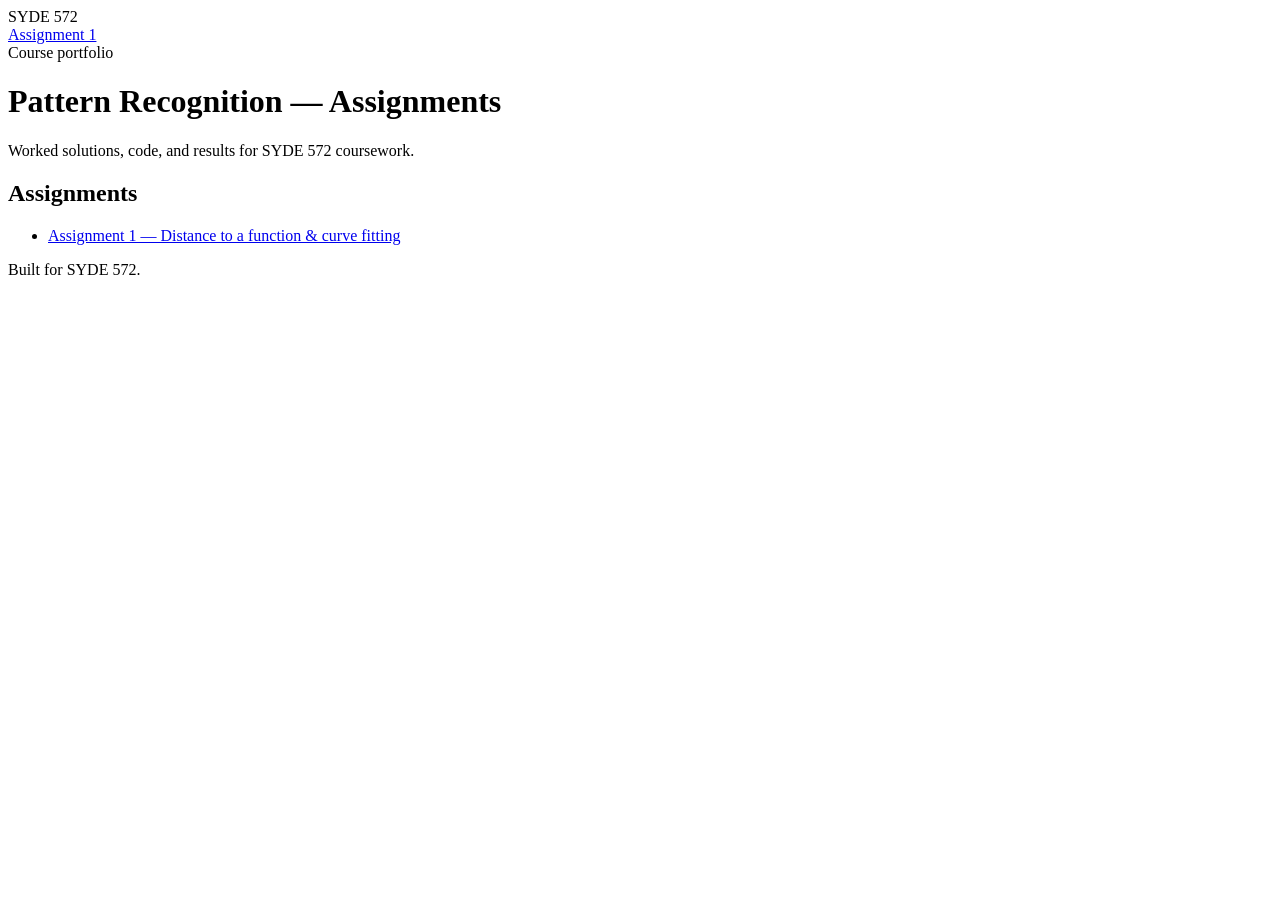
==== index.html @ 98ae5034 "Add assignment 1" ====
<!DOCTYPE html>
<html lang="en">
<head>
<meta charset="UTF-8">
<meta name="viewport" content="width=device-width, initial-scale=1">
<title>SYDE 572 Portfolio</title>
<link rel="stylesheet" href="./style.css">
</head>
<body>
  <div class="topbar">
    <div class="topbar-inner">
      <span class="brand">SYDE 572</span>
      <nav><a href="./1/index.html">Assignment 1</a></nav>
    </div>
  </div>

  <div class="wrap">
    <div class="hero">
      <div class="kicker">Course portfolio</div>
      <h1>Pattern Recognition — Assignments</h1>
      <p class="lede">Worked solutions, code, and results for SYDE 572 coursework.</p>
    </div>

    <h2>Assignments</h2>
    <ul>
      <li><a href="./1/index.html">Assignment 1 — Distance to a function &amp; curve fitting</a></li>
    </ul>
  </div>

  <footer>Built for SYDE 572.</footer>
</body>
</html>
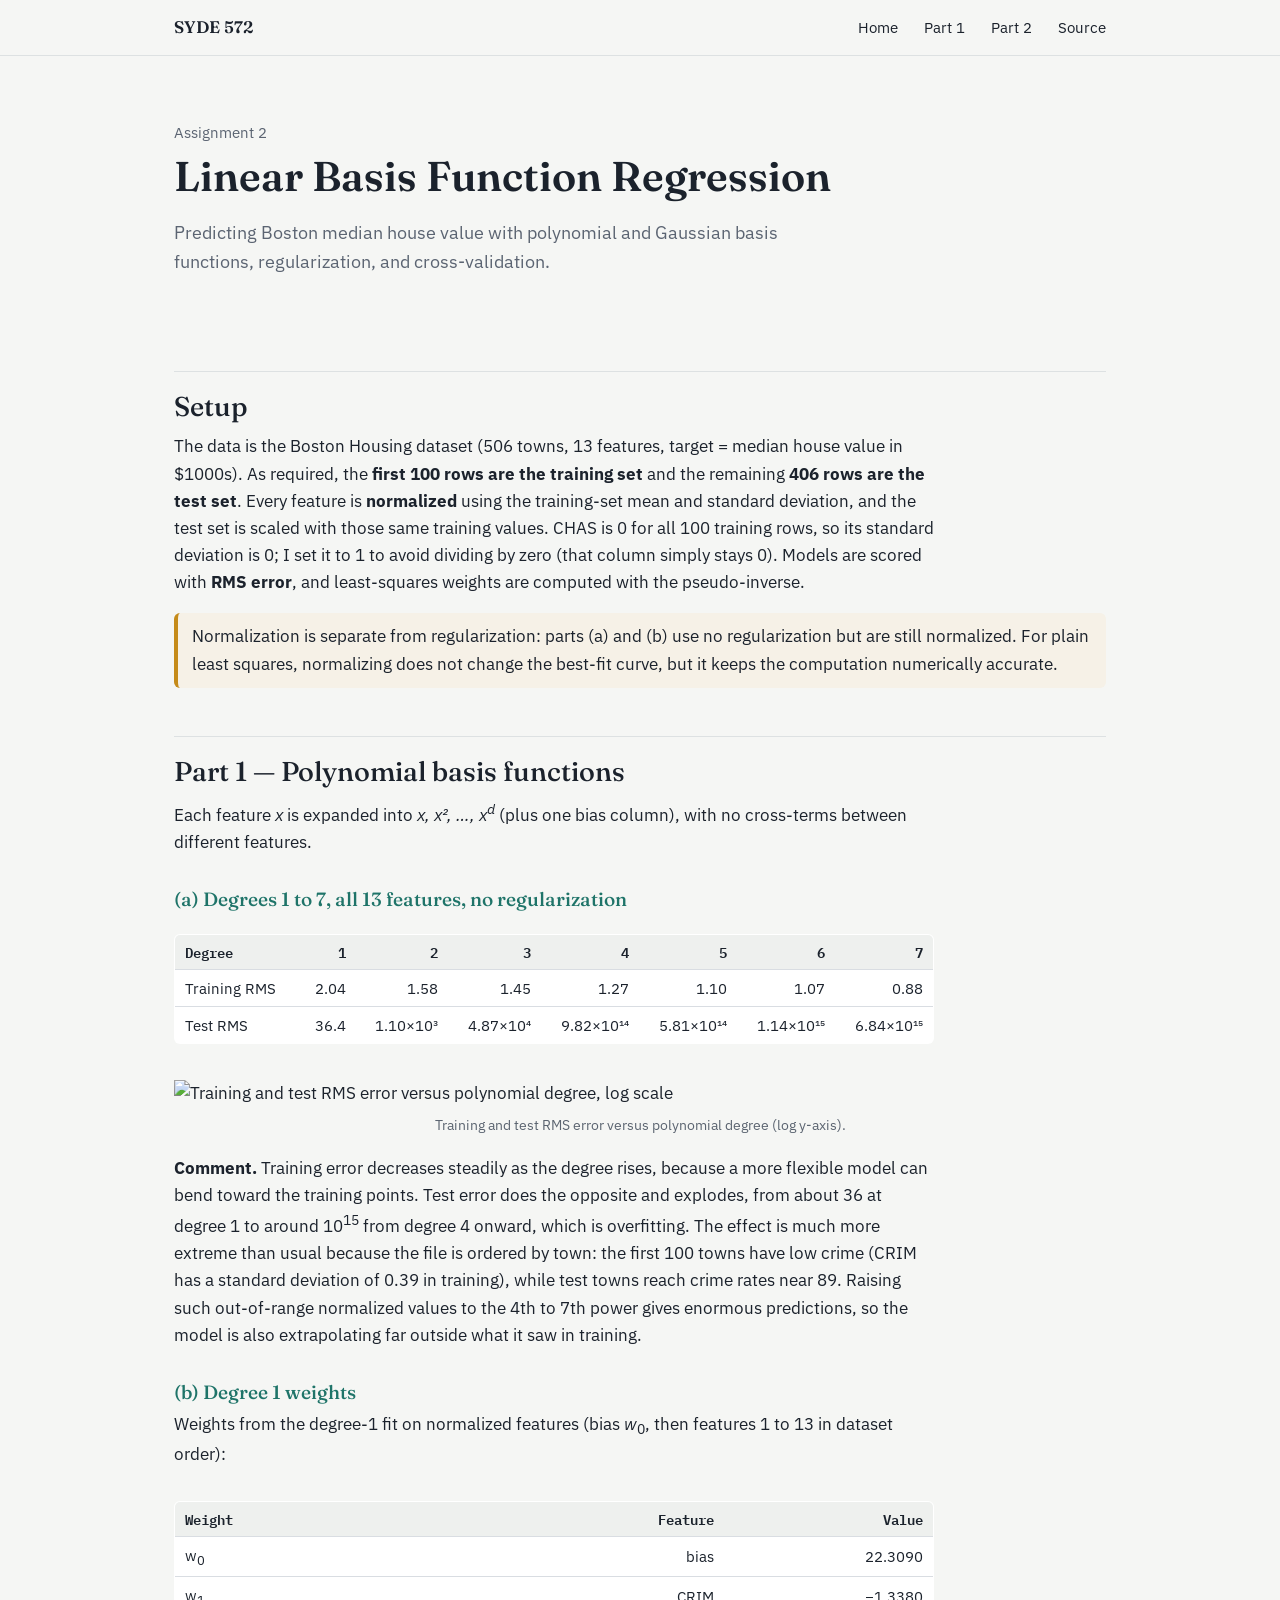
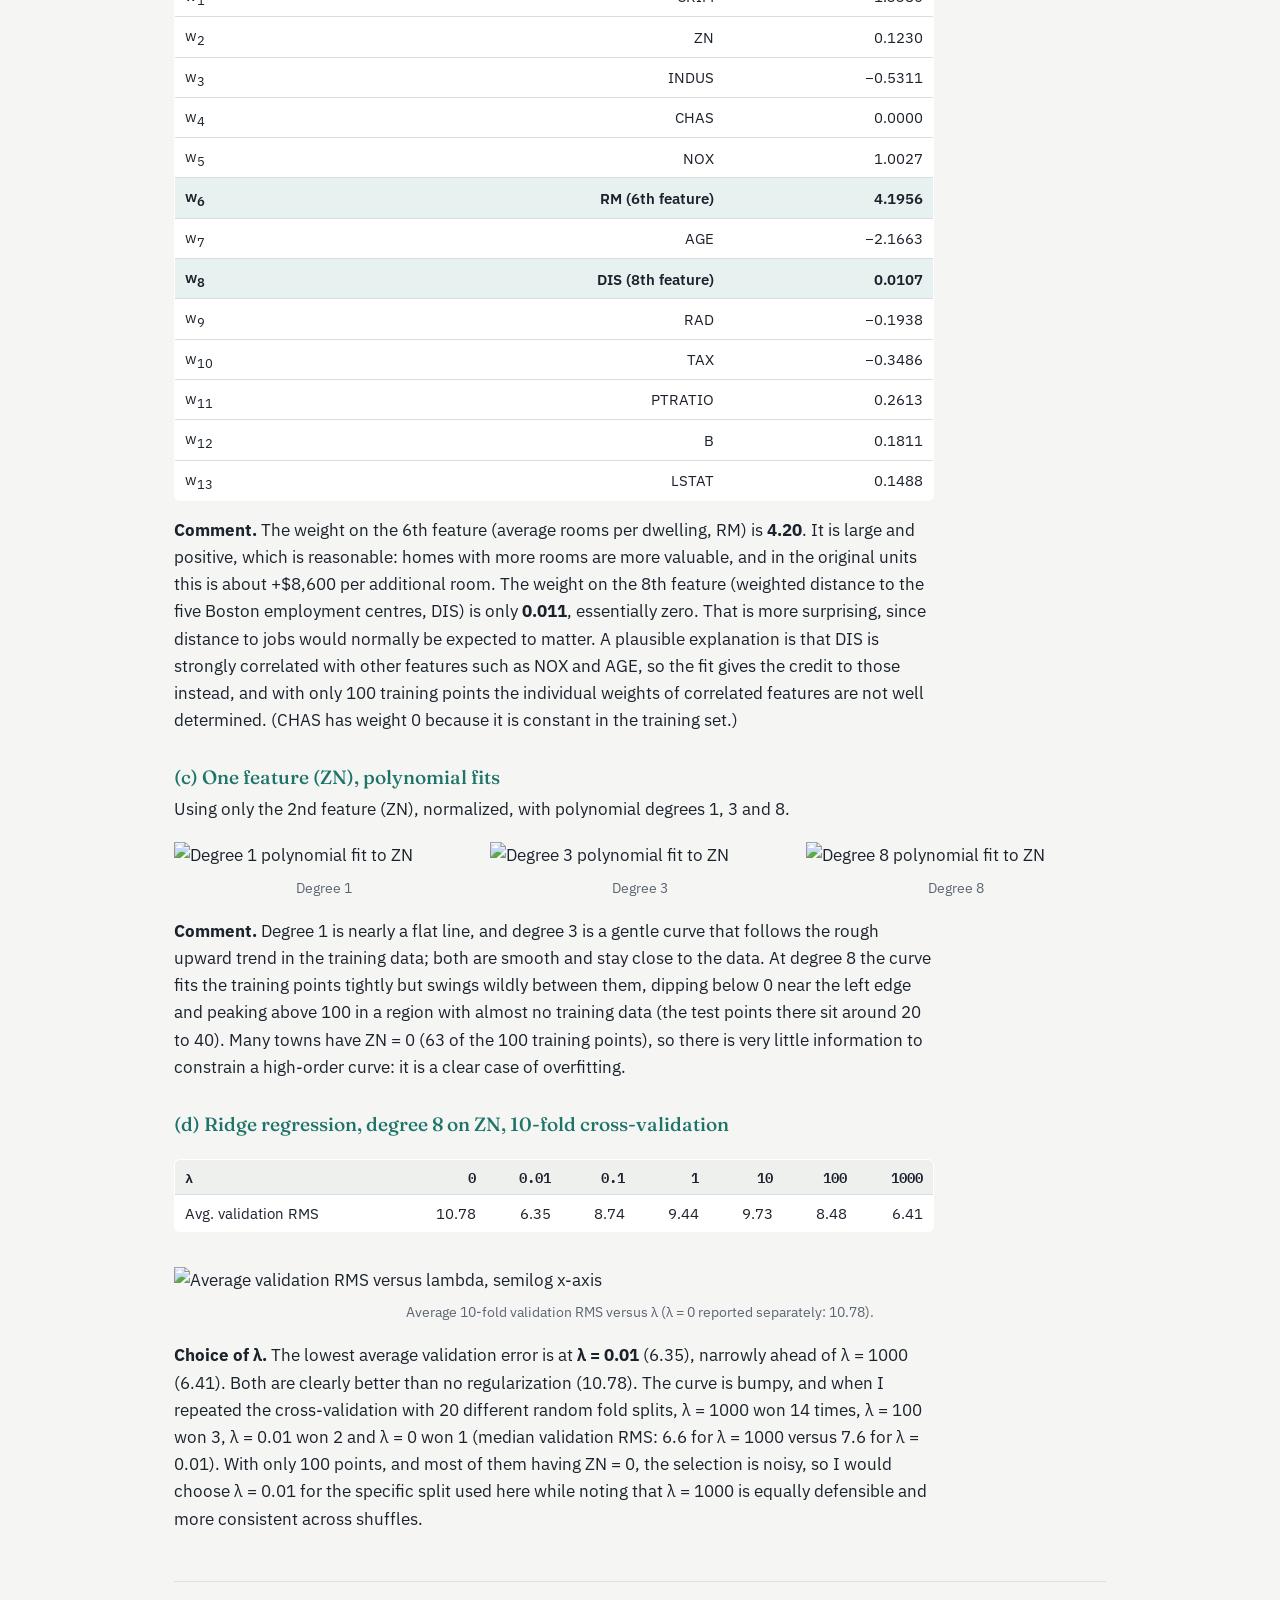
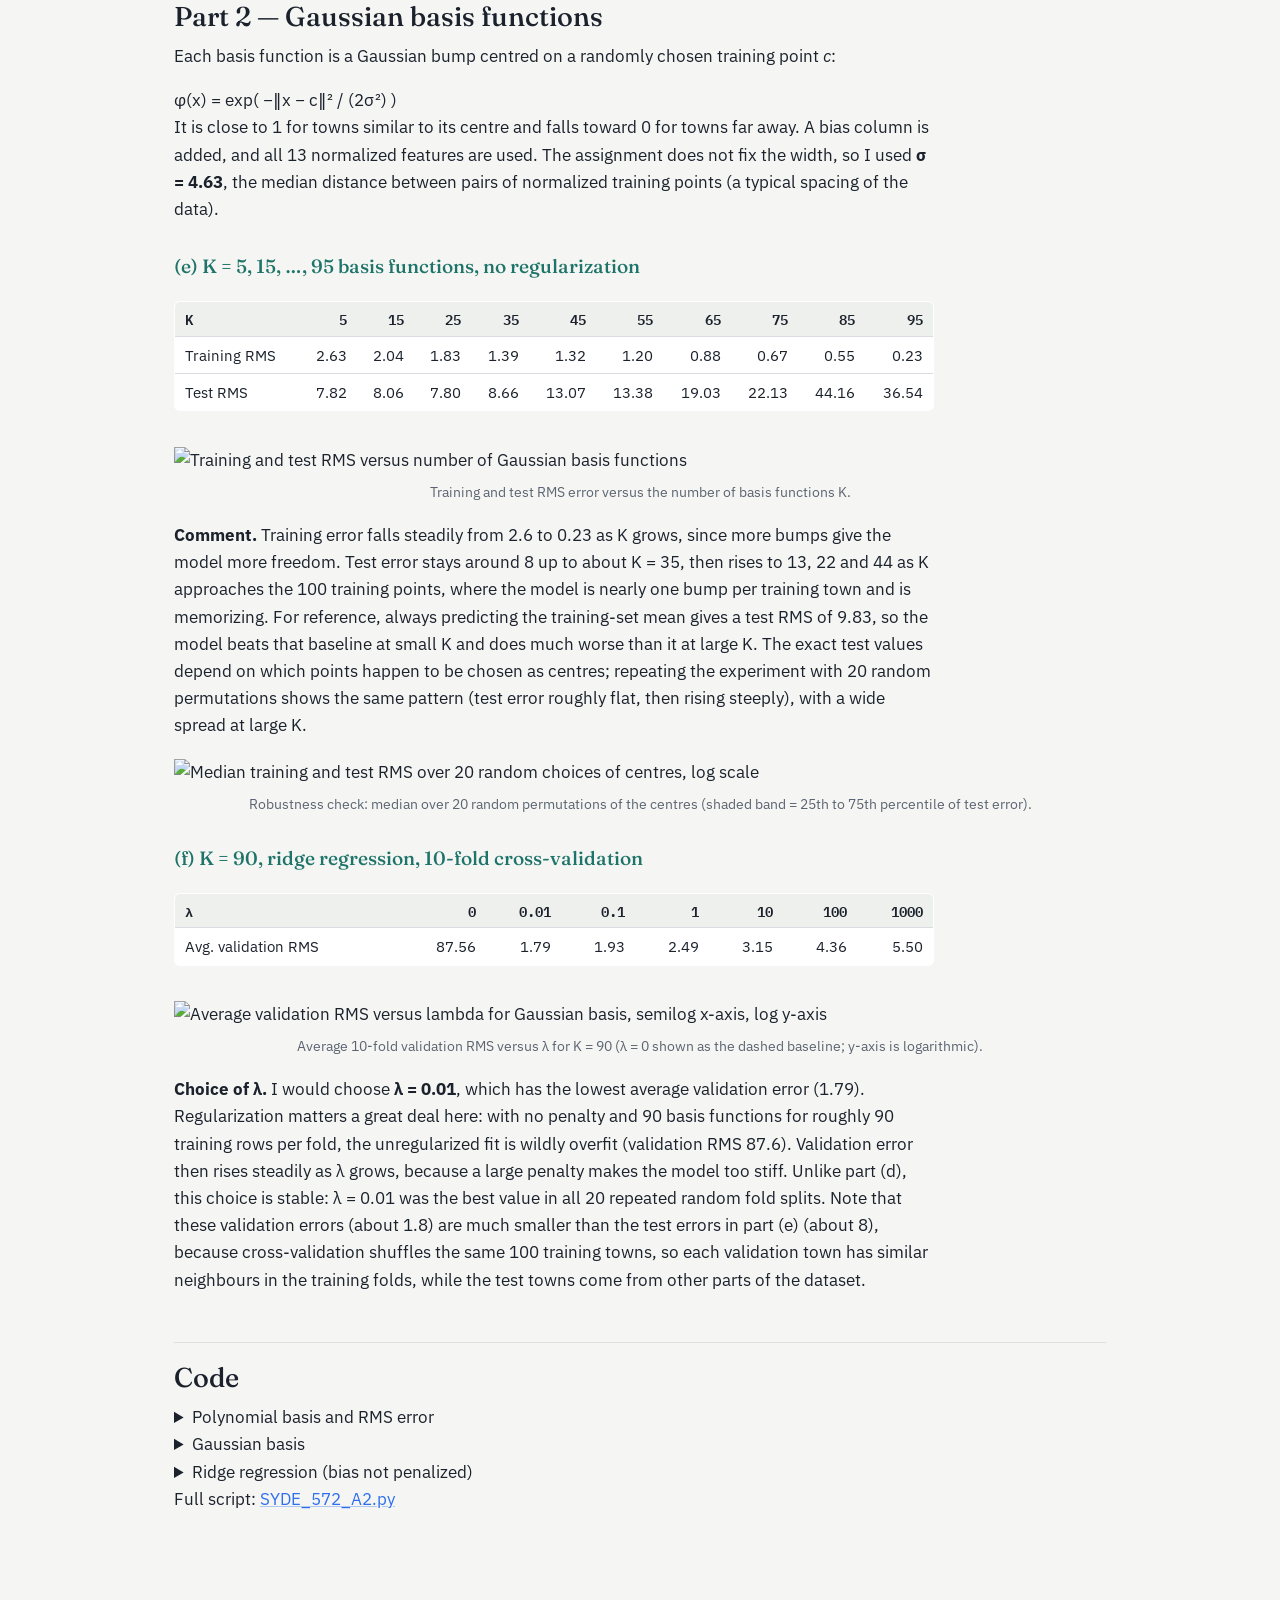
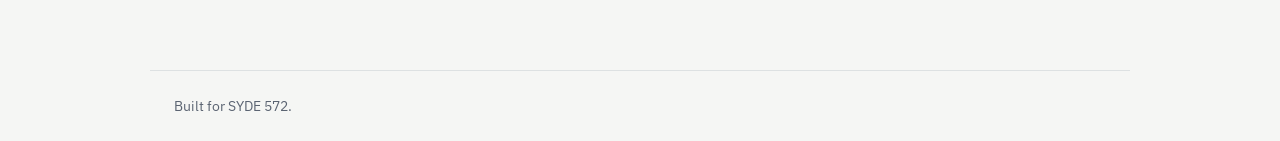
==== commit ce77d695: "assignment 2" ====
--- a/index.html
+++ b/index.html
@@ -3,28 +3,262 @@
 <head>
 <meta charset="UTF-8">
 <meta name="viewport" content="width=device-width, initial-scale=1">
-<title>SYDE 572 Portfolio</title>
-<link rel="stylesheet" href="./style.css">
+<title>Assignment 2 — SYDE 572</title>
+<link rel="stylesheet" href="../style.css">
+<style>
+  /* Small additions for this page only. Safe to delete any block your
+     main style.css already covers. */
+  .a2-grid { display: grid; grid-template-columns: repeat(3, 1fr); gap: 16px; margin: 1.2rem 0; }
+  .a2-grid figure { margin: 0; }
+  .a2-grid img { width: 100%; height: auto; }
+  @media (max-width: 720px) { .a2-grid { grid-template-columns: 1fr; } }
+  .a2-fig { margin: 1.2rem 0; }
+  .a2-fig img { max-width: 100%; height: auto; display: block; margin: 0 auto; }
+  .a2-fig figcaption, .a2-grid figcaption { font-size: 0.9rem; color: #5b6470; margin-top: 6px; text-align: center; }
+  table.a2-table { border-collapse: collapse; margin: 1rem 0; width: 100%; font-variant-numeric: tabular-nums; }
+  table.a2-table th, table.a2-table td { padding: 6px 10px; border-bottom: 1px solid #d9dde2; text-align: right; }
+  table.a2-table th:first-child, table.a2-table td:first-child { text-align: left; }
+  table.a2-table tr.hl td { font-weight: 600; background: rgba(15, 118, 110, 0.10); }
+  .a2-note { background: #f6f1e7; border-left: 4px solid #c58b1a; padding: 10px 14px; margin: 1rem 0; border-radius: 6px; }
+  .a2-table-wrap { overflow-x: auto; }
+  details.a2-code pre { overflow-x: auto; }
+</style>
 </head>
 <body>
   <div class="topbar">
     <div class="topbar-inner">
       <span class="brand">SYDE 572</span>
-      <nav><a href="./1/index.html">Assignment 1</a></nav>
+      <nav>
+        <a href="../index.html">Home</a>
+        <a href="#part1">Part 1</a>
+        <a href="#part2">Part 2</a>
+        <a href="#source">Source</a>
+      </nav>
     </div>
   </div>
 
   <div class="wrap">
     <div class="hero">
-      <div class="kicker">Course portfolio</div>
-      <h1>Pattern Recognition — Assignments</h1>
-      <p class="lede">Worked solutions, code, and results for SYDE 572 coursework.</p>
-    </div>
-
-    <h2>Assignments</h2>
-    <ul>
-      <li><a href="./1/index.html">Assignment 1 — Distance to a function &amp; curve fitting</a></li>
-    </ul>
+      <div class="kicker">Assignment 2</div>
+      <h1>Linear Basis Function Regression</h1>
+      <p class="lede">Predicting Boston median house value with polynomial and Gaussian basis functions, regularization, and cross-validation.</p>
+    </div>
+
+    <h2>Setup</h2>
+    <p>
+      The data is the Boston Housing dataset (506 towns, 13 features, target = median house value in $1000s).
+      As required, the <strong>first 100 rows are the training set</strong> and the remaining <strong>406 rows are the test set</strong>.
+      Every feature is <strong>normalized</strong> using the training-set mean and standard deviation, and the test set is scaled with
+      those same training values. CHAS is 0 for all 100 training rows, so its standard deviation is 0; I set it to 1 to avoid dividing
+      by zero (that column simply stays 0). Models are scored with <strong>RMS error</strong>, and least-squares weights are computed
+      with the pseudo-inverse.
+    </p>
+    <div class="a2-note">
+      Normalization is separate from regularization: parts (a) and (b) use no regularization but are still normalized.
+      For plain least squares, normalizing does not change the best-fit curve, but it keeps the computation numerically accurate.
+    </div>
+
+    <!-- ===================================================== PART 1 -->
+    <h2 id="part1">Part 1 — Polynomial basis functions</h2>
+    <p>
+      Each feature <var>x</var> is expanded into <var>x, x², …, x<sup>d</sup></var> (plus one bias column), with no cross-terms between different features.
+    </p>
+
+    <h3>(a) Degrees 1 to 7, all 13 features, no regularization</h3>
+    <div class="a2-table-wrap">
+    <table class="a2-table">
+      <thead>
+        <tr><th>Degree</th><th>1</th><th>2</th><th>3</th><th>4</th><th>5</th><th>6</th><th>7</th></tr>
+      </thead>
+      <tbody>
+        <tr><td>Training RMS</td><td>2.04</td><td>1.58</td><td>1.45</td><td>1.27</td><td>1.10</td><td>1.07</td><td>0.88</td></tr>
+        <tr><td>Test RMS</td><td>36.4</td><td>1.10×10³</td><td>4.87×10⁴</td><td>9.82×10¹⁴</td><td>5.81×10¹⁴</td><td>1.14×10¹⁵</td><td>6.84×10¹⁵</td></tr>
+      </tbody>
+    </table>
+    </div>
+    <figure class="a2-fig">
+      <img src="media/1a.png" alt="Training and test RMS error versus polynomial degree, log scale">
+      <figcaption>Training and test RMS error versus polynomial degree (log y-axis).</figcaption>
+    </figure>
+    <p>
+      <strong>Comment.</strong> Training error decreases steadily as the degree rises, because a more flexible model can bend toward the training points.
+      Test error does the opposite and explodes, from about 36 at degree 1 to around 10<sup>15</sup> from degree 4 onward, which is overfitting.
+      The effect is much more extreme than usual because the file is ordered by town: the first 100 towns have low crime (CRIM has a standard
+      deviation of 0.39 in training), while test towns reach crime rates near 89. Raising such out-of-range normalized values to the 4th to 7th power
+      gives enormous predictions, so the model is also extrapolating far outside what it saw in training.
+    </p>
+
+    <h3>(b) Degree 1 weights</h3>
+    <p>
+      Weights from the degree-1 fit on normalized features (bias <var>w</var><sub>0</sub>, then features 1 to 13 in dataset order):
+    </p>
+    <div class="a2-table-wrap">
+    <table class="a2-table">
+      <thead><tr><th>Weight</th><th>Feature</th><th>Value</th></tr></thead>
+      <tbody>
+        <tr><td>w<sub>0</sub></td><td>bias</td><td>22.3090</td></tr>
+        <tr><td>w<sub>1</sub></td><td>CRIM</td><td>−1.3380</td></tr>
+        <tr><td>w<sub>2</sub></td><td>ZN</td><td>0.1230</td></tr>
+        <tr><td>w<sub>3</sub></td><td>INDUS</td><td>−0.5311</td></tr>
+        <tr><td>w<sub>4</sub></td><td>CHAS</td><td>0.0000</td></tr>
+        <tr><td>w<sub>5</sub></td><td>NOX</td><td>1.0027</td></tr>
+        <tr class="hl"><td>w<sub>6</sub></td><td>RM (6th feature)</td><td>4.1956</td></tr>
+        <tr><td>w<sub>7</sub></td><td>AGE</td><td>−2.1663</td></tr>
+        <tr class="hl"><td>w<sub>8</sub></td><td>DIS (8th feature)</td><td>0.0107</td></tr>
+        <tr><td>w<sub>9</sub></td><td>RAD</td><td>−0.1938</td></tr>
+        <tr><td>w<sub>10</sub></td><td>TAX</td><td>−0.3486</td></tr>
+        <tr><td>w<sub>11</sub></td><td>PTRATIO</td><td>0.2613</td></tr>
+        <tr><td>w<sub>12</sub></td><td>B</td><td>0.1811</td></tr>
+        <tr><td>w<sub>13</sub></td><td>LSTAT</td><td>0.1488</td></tr>
+      </tbody>
+    </table>
+    </div>
+    <p>
+      <strong>Comment.</strong> The weight on the 6th feature (average rooms per dwelling, RM) is <strong>4.20</strong>. It is large and positive,
+      which is reasonable: homes with more rooms are more valuable, and in the original units this is about +$8,600 per additional room.
+      The weight on the 8th feature (weighted distance to the five Boston employment centres, DIS) is only <strong>0.011</strong>, essentially zero.
+      That is more surprising, since distance to jobs would normally be expected to matter. A plausible explanation is that DIS is strongly correlated with other features
+      such as NOX and AGE, so the fit gives the credit to those instead, and with only 100 training points the individual weights of correlated features are not well determined.
+      (CHAS has weight 0 because it is constant in the training set.)
+    </p>
+
+    <h3>(c) One feature (ZN), polynomial fits</h3>
+    <p>Using only the 2nd feature (ZN), normalized, with polynomial degrees 1, 3 and 8.</p>
+    <div class="a2-grid">
+      <figure>
+        <img src="media/1c_degree_1.png" alt="Degree 1 polynomial fit to ZN">
+        <figcaption>Degree 1</figcaption>
+      </figure>
+      <figure>
+        <img src="media/1c_degree_3.png" alt="Degree 3 polynomial fit to ZN">
+        <figcaption>Degree 3</figcaption>
+      </figure>
+      <figure>
+        <img src="media/1c_degree_8.png" alt="Degree 8 polynomial fit to ZN">
+        <figcaption>Degree 8</figcaption>
+      </figure>
+    </div>
+    <p>
+      <strong>Comment.</strong> Degree 1 is nearly a flat line, and degree 3 is a gentle curve that follows the rough upward trend in the training data; both are smooth and stay close to the data.
+      At degree 8 the curve fits the training points tightly but swings wildly between them, dipping below 0 near the left edge and peaking above 100 in a region with almost no training data (the test points there sit around 20 to 40).
+      Many towns have ZN = 0 (63 of the 100 training points), so there is very little information to constrain a high-order curve: it is a clear case of overfitting.
+    </p>
+
+    <h3>(d) Ridge regression, degree 8 on ZN, 10-fold cross-validation</h3>
+    <div class="a2-table-wrap">
+    <table class="a2-table">
+      <thead><tr><th>λ</th><th>0</th><th>0.01</th><th>0.1</th><th>1</th><th>10</th><th>100</th><th>1000</th></tr></thead>
+      <tbody>
+        <tr><td>Avg. validation RMS</td><td>10.78</td><td>6.35</td><td>8.74</td><td>9.44</td><td>9.73</td><td>8.48</td><td>6.41</td></tr>
+      </tbody>
+    </table>
+    </div>
+    <figure class="a2-fig">
+      <img src="media/1d.png" alt="Average validation RMS versus lambda, semilog x-axis">
+      <figcaption>Average 10-fold validation RMS versus λ (λ = 0 reported separately: 10.78).</figcaption>
+    </figure>
+    <p>
+      <strong>Choice of λ.</strong> The lowest average validation error is at <strong>λ = 0.01</strong> (6.35), narrowly ahead of λ = 1000 (6.41).
+      Both are clearly better than no regularization (10.78). The curve is bumpy, and when I repeated the cross-validation with 20 different random fold splits,
+      λ = 1000 won 14 times, λ = 100 won 3, λ = 0.01 won 2 and λ = 0 won 1 (median validation RMS: 6.6 for λ = 1000 versus 7.6 for λ = 0.01).
+      With only 100 points, and most of them having ZN = 0, the selection is noisy, so I would choose λ = 0.01 for the specific split used here while noting that λ = 1000 is
+      equally defensible and more consistent across shuffles.
+    </p>
+
+    <!-- ===================================================== PART 2 -->
+    <h2 id="part2">Part 2 — Gaussian basis functions</h2>
+    <p>
+      Each basis function is a Gaussian bump centred on a randomly chosen training point <var>c</var>:
+    </p>
+    <div class="equation">φ(x) = exp( −‖x − c‖² / (2σ²) )</div>
+    <p>
+      It is close to 1 for towns similar to its centre and falls toward 0 for towns far away. A bias column is added, and all 13 normalized features are used.
+      The assignment does not fix the width, so I used <strong>σ = 4.63</strong>, the median distance between pairs of normalized training points (a typical spacing of the data).
+    </p>
+
+    <h3>(e) K = 5, 15, …, 95 basis functions, no regularization</h3>
+    <div class="a2-table-wrap">
+    <table class="a2-table">
+      <thead><tr><th>K</th><th>5</th><th>15</th><th>25</th><th>35</th><th>45</th><th>55</th><th>65</th><th>75</th><th>85</th><th>95</th></tr></thead>
+      <tbody>
+        <tr><td>Training RMS</td><td>2.63</td><td>2.04</td><td>1.83</td><td>1.39</td><td>1.32</td><td>1.20</td><td>0.88</td><td>0.67</td><td>0.55</td><td>0.23</td></tr>
+        <tr><td>Test RMS</td><td>7.82</td><td>8.06</td><td>7.80</td><td>8.66</td><td>13.07</td><td>13.38</td><td>19.03</td><td>22.13</td><td>44.16</td><td>36.54</td></tr>
+      </tbody>
+    </table>
+    </div>
+    <figure class="a2-fig">
+      <img src="media/2e.png" alt="Training and test RMS versus number of Gaussian basis functions">
+      <figcaption>Training and test RMS error versus the number of basis functions K.</figcaption>
+    </figure>
+    <p>
+      <strong>Comment.</strong> Training error falls steadily from 2.6 to 0.23 as K grows, since more bumps give the model more freedom.
+      Test error stays around 8 up to about K = 35, then rises to 13, 22 and 44 as K approaches the 100 training points, where the model is nearly one bump per training town and is memorizing.
+      For reference, always predicting the training-set mean gives a test RMS of 9.83, so the model beats that baseline at small K and does much worse than it at large K.
+      The exact test values depend on which points happen to be chosen as centres; repeating the experiment with 20 random permutations shows the same pattern (test error roughly flat, then rising steeply),
+      with a wide spread at large K.
+    </p>
+    <figure class="a2-fig">
+      <img src="media/2e_robust.png" alt="Median training and test RMS over 20 random choices of centres, log scale">
+      <figcaption>Robustness check: median over 20 random permutations of the centres (shaded band = 25th to 75th percentile of test error).</figcaption>
+    </figure>
+
+    <h3>(f) K = 90, ridge regression, 10-fold cross-validation</h3>
+    <div class="a2-table-wrap">
+    <table class="a2-table">
+      <thead><tr><th>λ</th><th>0</th><th>0.01</th><th>0.1</th><th>1</th><th>10</th><th>100</th><th>1000</th></tr></thead>
+      <tbody>
+        <tr><td>Avg. validation RMS</td><td>87.56</td><td>1.79</td><td>1.93</td><td>2.49</td><td>3.15</td><td>4.36</td><td>5.50</td></tr>
+      </tbody>
+    </table>
+    </div>
+    <figure class="a2-fig">
+      <img src="media/2f.png" alt="Average validation RMS versus lambda for Gaussian basis, semilog x-axis, log y-axis">
+      <figcaption>Average 10-fold validation RMS versus λ for K = 90 (λ = 0 shown as the dashed baseline; y-axis is logarithmic).</figcaption>
+    </figure>
+    <p>
+      <strong>Choice of λ.</strong> I would choose <strong>λ = 0.01</strong>, which has the lowest average validation error (1.79).
+      Regularization matters a great deal here: with no penalty and 90 basis functions for roughly 90 training rows per fold, the unregularized fit is wildly overfit (validation RMS 87.6).
+      Validation error then rises steadily as λ grows, because a large penalty makes the model too stiff. Unlike part (d), this choice is stable: λ = 0.01 was the best value in all 20 repeated random fold splits.
+      Note that these validation errors (about 1.8) are much smaller than the test errors in part (e) (about 8), because cross-validation shuffles the same 100 training towns, so each validation town has similar neighbours in the training folds,
+      while the test towns come from other parts of the dataset.
+    </p>
+
+    <!-- ===================================================== CODE -->
+    <h2 id="source">Code</h2>
+    <details class="a2-code">
+      <summary>Polynomial basis and RMS error</summary>
+<pre><code>def polynomial_basis(X, degree):
+    n_samples, n_features = X.shape
+    columns = [np.ones(n_samples)]          # bias term
+    for j in range(n_features):
+        for power in range(1, degree + 1):
+            columns.append(X[:, j] ** power)
+    return np.column_stack(columns)
+
+def rms_error(y_true, y_pred):
+    return np.sqrt(np.mean((y_true - y_pred) ** 2))
+
+# least-squares weights via the pseudo-inverse
+weights = np.linalg.pinv(Phi_train) @ y_train</code></pre>
+    </details>
+    <details class="a2-code">
+      <summary>Gaussian basis</summary>
+<pre><code>def gaussian_basis(Z, centers, sigma):
+    sq_dist = ((Z[:, None, :] - centers[None, :, :]) ** 2).sum(axis=2)
+    return np.column_stack([np.ones(len(Z)), np.exp(-sq_dist / (2 * sigma ** 2))])</code></pre>
+    </details>
+    <details class="a2-code">
+      <summary>Ridge regression (bias not penalized)</summary>
+<pre><code>def ridge_fit(Phi, t, lam):
+    n_cols = Phi.shape[1]
+    R = np.eye(n_cols)
+    R[0, 0] = 0                              # do not penalize the bias
+    A = np.vstack([Phi, np.sqrt(lam) * R])
+    b = np.concatenate([t, np.zeros(n_cols)])
+    return np.linalg.lstsq(A, b, rcond=None)[0]</code></pre>
+    </details>
+
+    <p>Full script: <a href="SYDE_572_A2.py">SYDE_572_A2.py</a></p>
   </div>
 
   <footer>Built for SYDE 572.</footer>
--- a/style.css
+++ b/style.css
@@ -0,0 +1,174 @@
+@import url('https://fonts.googleapis.com/css2?family=Fraunces:opsz,wght@9..144,400;9..144,500;9..144,600&family=IBM+Plex+Sans:wght@400;500;600&family=IBM+Plex+Mono:wght@400;500&display=swap');
+
+:root {
+  --bg: #f5f6f4;
+  --surface: #ffffff;
+  --ink: #1b222c;
+  --muted: #5b6472;
+  --rule: #dde1e2;
+  --teal: #2a9d8f;
+  --teal-deep: #1f7469;
+  --amber: #c97a00;
+  --blue: #2f6fed;
+  --radius: 6px;
+  --content-w: 760px;
+}
+
+* { box-sizing: border-box; }
+
+html { scroll-behavior: smooth; }
+
+body {
+  margin: 0;
+  background: var(--bg);
+  color: var(--ink);
+  font-family: 'IBM Plex Sans', -apple-system, sans-serif;
+  font-size: 17px;
+  line-height: 1.6;
+}
+
+h1, h2, h3 {
+  font-family: 'Fraunces', Georgia, serif;
+  font-weight: 500;
+  line-height: 1.15;
+  margin: 0 0 .4em;
+}
+
+h1 { font-size: 2.6rem; font-weight: 600; }
+h2 { font-size: 1.7rem; margin-top: 3rem; padding-top: 1.2rem; border-top: 1px solid var(--rule); }
+h3 { font-size: 1.2rem; margin-top: 2rem; color: var(--teal-deep); }
+
+p { margin: 0 0 1em; max-width: var(--content-w); }
+ul, ol { max-width: var(--content-w); padding-left: 1.3em; }
+li { margin-bottom: .4em; }
+
+a { color: var(--blue); text-decoration-color: rgba(47,111,237,.35); }
+a:hover { text-decoration-color: var(--blue); }
+
+code, pre, .mono { font-family: 'IBM Plex Mono', monospace; }
+
+.wrap { max-width: 980px; margin: 0 auto; padding: 0 24px 80px; }
+
+/* ---------- top bar ---------- */
+.topbar {
+  position: sticky; top: 0; z-index: 10;
+  background: rgba(245,246,244,.92);
+  backdrop-filter: blur(6px);
+  border-bottom: 1px solid var(--rule);
+}
+.topbar-inner {
+  max-width: 980px; margin: 0 auto; padding: 14px 24px;
+  display: flex; align-items: center; justify-content: space-between;
+  font-size: .92rem;
+}
+.topbar a { color: var(--ink); text-decoration: none; margin-left: 22px; }
+.topbar a:first-child { margin-left: 0; }
+.topbar a:hover { color: var(--teal-deep); }
+.topbar .brand { font-family: 'Fraunces', serif; font-weight: 600; font-size: 1.05rem; }
+
+/* ---------- hero ---------- */
+.hero { padding: 64px 0 28px; }
+.hero .kicker { color: var(--muted); font-size: .95rem; margin-bottom: .6em; }
+.hero p.lede { font-size: 1.15rem; color: var(--muted); max-width: 620px; }
+
+/* ---------- equation blocks ---------- */
+.eq {
+  background: var(--surface);
+  border: 1px solid var(--rule);
+  border-left: 3px solid var(--teal);
+  border-radius: var(--radius);
+  padding: 14px 20px;
+  margin: 1.1em 0 1.5em;
+  font-family: 'IBM Plex Mono', monospace;
+  font-size: .98rem;
+  overflow-x: auto;
+  max-width: var(--content-w);
+}
+.eq.result { border-left-color: var(--amber); }
+
+/* ---------- step list (only used where content is genuinely sequential) ---------- */
+.steps { max-width: var(--content-w); }
+.step {
+  display: flex; gap: 14px; margin-bottom: 1.1em;
+}
+.step .num {
+  flex: none; width: 28px; height: 28px; border-radius: 50%;
+  background: var(--teal); color: #fff; font-size: .85rem;
+  display: flex; align-items: center; justify-content: center;
+  font-family: 'IBM Plex Mono', monospace;
+}
+.step .body p { margin-bottom: .3em; }
+
+/* ---------- results table ---------- */
+table {
+  border-collapse: collapse; width: 100%; max-width: var(--content-w);
+  margin: 1em 0 1.6em; font-size: .95rem; background: var(--surface);
+  border: 1px solid var(--rule); border-radius: var(--radius); overflow: hidden;
+}
+th, td { padding: 9px 14px; text-align: right; border-bottom: 1px solid var(--rule); }
+th:first-child, td:first-child { text-align: left; }
+thead th { background: #eef0ee; font-weight: 600; font-family: 'IBM Plex Mono', monospace; font-size: .85rem; }
+tbody tr:last-child td { border-bottom: none; }
+td.hero-num { color: var(--teal-deep); font-weight: 600; }
+
+/* ---------- plot gallery ---------- */
+.plot {
+  margin: 1.6em 0; max-width: 980px;
+}
+.plot img {
+  width: 100%; height: auto; border: 1px solid var(--rule);
+  border-radius: var(--radius); background: #fff;
+}
+.plot .cap { color: var(--muted); font-size: .9rem; margin-top: .5em; }
+
+.scan {
+  margin: 1.6em 0; max-width: 720px;
+}
+.scan img {
+  width: 100%; height: auto;
+  border: 1px solid var(--rule);
+  border-radius: var(--radius);
+  background: #fff;
+  box-shadow: 0 1px 3px rgba(0,0,0,.06);
+}
+.scan .cap { color: var(--muted); font-size: .88rem; margin-top: .5em; font-family: 'IBM Plex Mono', monospace; }
+
+.plot-grid {
+  display: grid; grid-template-columns: 1fr 1fr; gap: 20px;
+  max-width: 980px; margin: 1.4em 0;
+}
+@media (max-width: 720px) { .plot-grid { grid-template-columns: 1fr; } }
+.plot-grid .plot { margin: 0; }
+
+/* ---------- code blocks ---------- */
+details.code {
+  max-width: 980px; margin: 1em 0 1.8em;
+  border: 1px solid var(--rule); border-radius: var(--radius);
+  background: var(--surface);
+}
+details.code summary {
+  cursor: pointer; padding: 10px 16px; font-family: 'IBM Plex Mono', monospace;
+  font-size: .88rem; color: var(--teal-deep); user-select: none;
+}
+details.code summary:hover { color: var(--teal); }
+details.code pre {
+  margin: 0; padding: 0 16px 16px; overflow-x: auto;
+  font-size: .84rem; line-height: 1.55; color: #2b2b2b;
+}
+
+/* ---------- callout / note ---------- */
+.note {
+  max-width: var(--content-w); background: #fbf6ea; border: 1px solid #ecdfb8;
+  border-radius: var(--radius); padding: 12px 18px; font-size: .93rem; margin: 1.2em 0;
+}
+
+.badge {
+  display: inline-block; font-family: 'IBM Plex Mono', monospace; font-size: .78rem;
+  background: #eaf5f3; color: var(--teal-deep); padding: 2px 8px; border-radius: 4px;
+  margin-right: 6px;
+}
+
+footer {
+  max-width: 980px; margin: 60px auto 0; padding: 24px; color: var(--muted);
+  font-size: .88rem; border-top: 1px solid var(--rule);
+}
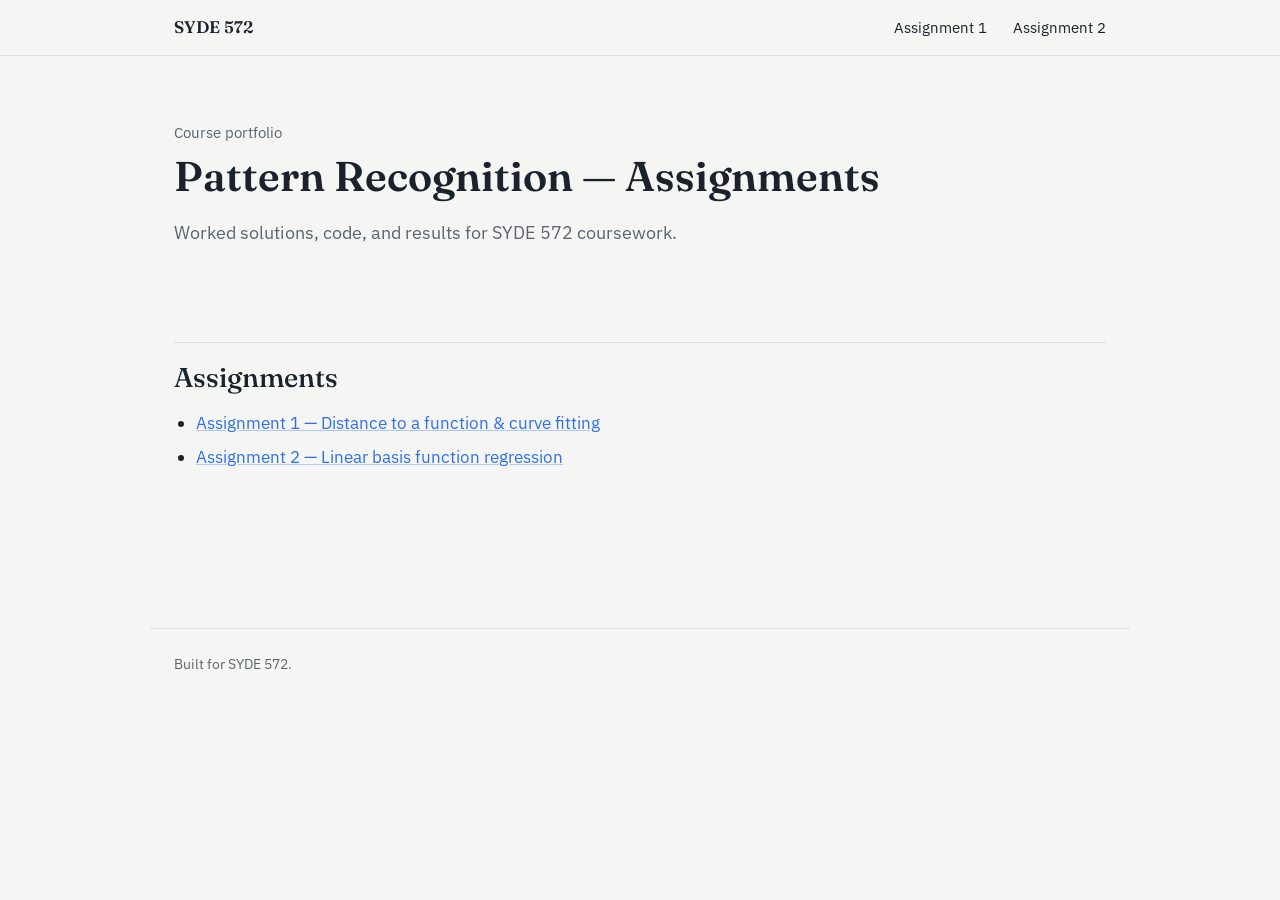
==== commit f0578d4b: "home page fix" ====
--- a/index.html
+++ b/index.html
@@ -3,262 +3,32 @@
 <head>
 <meta charset="UTF-8">
 <meta name="viewport" content="width=device-width, initial-scale=1">
-<title>Assignment 2 — SYDE 572</title>
-<link rel="stylesheet" href="../style.css">
-<style>
-  /* Small additions for this page only. Safe to delete any block your
-     main style.css already covers. */
-  .a2-grid { display: grid; grid-template-columns: repeat(3, 1fr); gap: 16px; margin: 1.2rem 0; }
-  .a2-grid figure { margin: 0; }
-  .a2-grid img { width: 100%; height: auto; }
-  @media (max-width: 720px) { .a2-grid { grid-template-columns: 1fr; } }
-  .a2-fig { margin: 1.2rem 0; }
-  .a2-fig img { max-width: 100%; height: auto; display: block; margin: 0 auto; }
-  .a2-fig figcaption, .a2-grid figcaption { font-size: 0.9rem; color: #5b6470; margin-top: 6px; text-align: center; }
-  table.a2-table { border-collapse: collapse; margin: 1rem 0; width: 100%; font-variant-numeric: tabular-nums; }
-  table.a2-table th, table.a2-table td { padding: 6px 10px; border-bottom: 1px solid #d9dde2; text-align: right; }
-  table.a2-table th:first-child, table.a2-table td:first-child { text-align: left; }
-  table.a2-table tr.hl td { font-weight: 600; background: rgba(15, 118, 110, 0.10); }
-  .a2-note { background: #f6f1e7; border-left: 4px solid #c58b1a; padding: 10px 14px; margin: 1rem 0; border-radius: 6px; }
-  .a2-table-wrap { overflow-x: auto; }
-  details.a2-code pre { overflow-x: auto; }
-</style>
+<title>SYDE 572 Portfolio</title>
+<link rel="stylesheet" href="./style.css">
 </head>
 <body>
   <div class="topbar">
     <div class="topbar-inner">
       <span class="brand">SYDE 572</span>
       <nav>
-        <a href="../index.html">Home</a>
-        <a href="#part1">Part 1</a>
-        <a href="#part2">Part 2</a>
-        <a href="#source">Source</a>
+        <a href="./1/index.html">Assignment 1</a>
+        <a href="./2/index.html">Assignment 2</a>
       </nav>
     </div>
   </div>
 
   <div class="wrap">
     <div class="hero">
-      <div class="kicker">Assignment 2</div>
-      <h1>Linear Basis Function Regression</h1>
-      <p class="lede">Predicting Boston median house value with polynomial and Gaussian basis functions, regularization, and cross-validation.</p>
+      <div class="kicker">Course portfolio</div>
+      <h1>Pattern Recognition — Assignments</h1>
+      <p class="lede">Worked solutions, code, and results for SYDE 572 coursework.</p>
     </div>
 
-    <h2>Setup</h2>
-    <p>
-      The data is the Boston Housing dataset (506 towns, 13 features, target = median house value in $1000s).
-      As required, the <strong>first 100 rows are the training set</strong> and the remaining <strong>406 rows are the test set</strong>.
-      Every feature is <strong>normalized</strong> using the training-set mean and standard deviation, and the test set is scaled with
-      those same training values. CHAS is 0 for all 100 training rows, so its standard deviation is 0; I set it to 1 to avoid dividing
-      by zero (that column simply stays 0). Models are scored with <strong>RMS error</strong>, and least-squares weights are computed
-      with the pseudo-inverse.
-    </p>
-    <div class="a2-note">
-      Normalization is separate from regularization: parts (a) and (b) use no regularization but are still normalized.
-      For plain least squares, normalizing does not change the best-fit curve, but it keeps the computation numerically accurate.
-    </div>
-
-    <!-- ===================================================== PART 1 -->
-    <h2 id="part1">Part 1 — Polynomial basis functions</h2>
-    <p>
-      Each feature <var>x</var> is expanded into <var>x, x², …, x<sup>d</sup></var> (plus one bias column), with no cross-terms between different features.
-    </p>
-
-    <h3>(a) Degrees 1 to 7, all 13 features, no regularization</h3>
-    <div class="a2-table-wrap">
-    <table class="a2-table">
-      <thead>
-        <tr><th>Degree</th><th>1</th><th>2</th><th>3</th><th>4</th><th>5</th><th>6</th><th>7</th></tr>
-      </thead>
-      <tbody>
-        <tr><td>Training RMS</td><td>2.04</td><td>1.58</td><td>1.45</td><td>1.27</td><td>1.10</td><td>1.07</td><td>0.88</td></tr>
-        <tr><td>Test RMS</td><td>36.4</td><td>1.10×10³</td><td>4.87×10⁴</td><td>9.82×10¹⁴</td><td>5.81×10¹⁴</td><td>1.14×10¹⁵</td><td>6.84×10¹⁵</td></tr>
-      </tbody>
-    </table>
-    </div>
-    <figure class="a2-fig">
-      <img src="media/1a.png" alt="Training and test RMS error versus polynomial degree, log scale">
-      <figcaption>Training and test RMS error versus polynomial degree (log y-axis).</figcaption>
-    </figure>
-    <p>
-      <strong>Comment.</strong> Training error decreases steadily as the degree rises, because a more flexible model can bend toward the training points.
-      Test error does the opposite and explodes, from about 36 at degree 1 to around 10<sup>15</sup> from degree 4 onward, which is overfitting.
-      The effect is much more extreme than usual because the file is ordered by town: the first 100 towns have low crime (CRIM has a standard
-      deviation of 0.39 in training), while test towns reach crime rates near 89. Raising such out-of-range normalized values to the 4th to 7th power
-      gives enormous predictions, so the model is also extrapolating far outside what it saw in training.
-    </p>
-
-    <h3>(b) Degree 1 weights</h3>
-    <p>
-      Weights from the degree-1 fit on normalized features (bias <var>w</var><sub>0</sub>, then features 1 to 13 in dataset order):
-    </p>
-    <div class="a2-table-wrap">
-    <table class="a2-table">
-      <thead><tr><th>Weight</th><th>Feature</th><th>Value</th></tr></thead>
-      <tbody>
-        <tr><td>w<sub>0</sub></td><td>bias</td><td>22.3090</td></tr>
-        <tr><td>w<sub>1</sub></td><td>CRIM</td><td>−1.3380</td></tr>
-        <tr><td>w<sub>2</sub></td><td>ZN</td><td>0.1230</td></tr>
-        <tr><td>w<sub>3</sub></td><td>INDUS</td><td>−0.5311</td></tr>
-        <tr><td>w<sub>4</sub></td><td>CHAS</td><td>0.0000</td></tr>
-        <tr><td>w<sub>5</sub></td><td>NOX</td><td>1.0027</td></tr>
-        <tr class="hl"><td>w<sub>6</sub></td><td>RM (6th feature)</td><td>4.1956</td></tr>
-        <tr><td>w<sub>7</sub></td><td>AGE</td><td>−2.1663</td></tr>
-        <tr class="hl"><td>w<sub>8</sub></td><td>DIS (8th feature)</td><td>0.0107</td></tr>
-        <tr><td>w<sub>9</sub></td><td>RAD</td><td>−0.1938</td></tr>
-        <tr><td>w<sub>10</sub></td><td>TAX</td><td>−0.3486</td></tr>
-        <tr><td>w<sub>11</sub></td><td>PTRATIO</td><td>0.2613</td></tr>
-        <tr><td>w<sub>12</sub></td><td>B</td><td>0.1811</td></tr>
-        <tr><td>w<sub>13</sub></td><td>LSTAT</td><td>0.1488</td></tr>
-      </tbody>
-    </table>
-    </div>
-    <p>
-      <strong>Comment.</strong> The weight on the 6th feature (average rooms per dwelling, RM) is <strong>4.20</strong>. It is large and positive,
-      which is reasonable: homes with more rooms are more valuable, and in the original units this is about +$8,600 per additional room.
-      The weight on the 8th feature (weighted distance to the five Boston employment centres, DIS) is only <strong>0.011</strong>, essentially zero.
-      That is more surprising, since distance to jobs would normally be expected to matter. A plausible explanation is that DIS is strongly correlated with other features
-      such as NOX and AGE, so the fit gives the credit to those instead, and with only 100 training points the individual weights of correlated features are not well determined.
-      (CHAS has weight 0 because it is constant in the training set.)
-    </p>
-
-    <h3>(c) One feature (ZN), polynomial fits</h3>
-    <p>Using only the 2nd feature (ZN), normalized, with polynomial degrees 1, 3 and 8.</p>
-    <div class="a2-grid">
-      <figure>
-        <img src="media/1c_degree_1.png" alt="Degree 1 polynomial fit to ZN">
-        <figcaption>Degree 1</figcaption>
-      </figure>
-      <figure>
-        <img src="media/1c_degree_3.png" alt="Degree 3 polynomial fit to ZN">
-        <figcaption>Degree 3</figcaption>
-      </figure>
-      <figure>
-        <img src="media/1c_degree_8.png" alt="Degree 8 polynomial fit to ZN">
-        <figcaption>Degree 8</figcaption>
-      </figure>
-    </div>
-    <p>
-      <strong>Comment.</strong> Degree 1 is nearly a flat line, and degree 3 is a gentle curve that follows the rough upward trend in the training data; both are smooth and stay close to the data.
-      At degree 8 the curve fits the training points tightly but swings wildly between them, dipping below 0 near the left edge and peaking above 100 in a region with almost no training data (the test points there sit around 20 to 40).
-      Many towns have ZN = 0 (63 of the 100 training points), so there is very little information to constrain a high-order curve: it is a clear case of overfitting.
-    </p>
-
-    <h3>(d) Ridge regression, degree 8 on ZN, 10-fold cross-validation</h3>
-    <div class="a2-table-wrap">
-    <table class="a2-table">
-      <thead><tr><th>λ</th><th>0</th><th>0.01</th><th>0.1</th><th>1</th><th>10</th><th>100</th><th>1000</th></tr></thead>
-      <tbody>
-        <tr><td>Avg. validation RMS</td><td>10.78</td><td>6.35</td><td>8.74</td><td>9.44</td><td>9.73</td><td>8.48</td><td>6.41</td></tr>
-      </tbody>
-    </table>
-    </div>
-    <figure class="a2-fig">
-      <img src="media/1d.png" alt="Average validation RMS versus lambda, semilog x-axis">
-      <figcaption>Average 10-fold validation RMS versus λ (λ = 0 reported separately: 10.78).</figcaption>
-    </figure>
-    <p>
-      <strong>Choice of λ.</strong> The lowest average validation error is at <strong>λ = 0.01</strong> (6.35), narrowly ahead of λ = 1000 (6.41).
-      Both are clearly better than no regularization (10.78). The curve is bumpy, and when I repeated the cross-validation with 20 different random fold splits,
-      λ = 1000 won 14 times, λ = 100 won 3, λ = 0.01 won 2 and λ = 0 won 1 (median validation RMS: 6.6 for λ = 1000 versus 7.6 for λ = 0.01).
-      With only 100 points, and most of them having ZN = 0, the selection is noisy, so I would choose λ = 0.01 for the specific split used here while noting that λ = 1000 is
-      equally defensible and more consistent across shuffles.
-    </p>
-
-    <!-- ===================================================== PART 2 -->
-    <h2 id="part2">Part 2 — Gaussian basis functions</h2>
-    <p>
-      Each basis function is a Gaussian bump centred on a randomly chosen training point <var>c</var>:
-    </p>
-    <div class="equation">φ(x) = exp( −‖x − c‖² / (2σ²) )</div>
-    <p>
-      It is close to 1 for towns similar to its centre and falls toward 0 for towns far away. A bias column is added, and all 13 normalized features are used.
-      The assignment does not fix the width, so I used <strong>σ = 4.63</strong>, the median distance between pairs of normalized training points (a typical spacing of the data).
-    </p>
-
-    <h3>(e) K = 5, 15, …, 95 basis functions, no regularization</h3>
-    <div class="a2-table-wrap">
-    <table class="a2-table">
-      <thead><tr><th>K</th><th>5</th><th>15</th><th>25</th><th>35</th><th>45</th><th>55</th><th>65</th><th>75</th><th>85</th><th>95</th></tr></thead>
-      <tbody>
-        <tr><td>Training RMS</td><td>2.63</td><td>2.04</td><td>1.83</td><td>1.39</td><td>1.32</td><td>1.20</td><td>0.88</td><td>0.67</td><td>0.55</td><td>0.23</td></tr>
-        <tr><td>Test RMS</td><td>7.82</td><td>8.06</td><td>7.80</td><td>8.66</td><td>13.07</td><td>13.38</td><td>19.03</td><td>22.13</td><td>44.16</td><td>36.54</td></tr>
-      </tbody>
-    </table>
-    </div>
-    <figure class="a2-fig">
-      <img src="media/2e.png" alt="Training and test RMS versus number of Gaussian basis functions">
-      <figcaption>Training and test RMS error versus the number of basis functions K.</figcaption>
-    </figure>
-    <p>
-      <strong>Comment.</strong> Training error falls steadily from 2.6 to 0.23 as K grows, since more bumps give the model more freedom.
-      Test error stays around 8 up to about K = 35, then rises to 13, 22 and 44 as K approaches the 100 training points, where the model is nearly one bump per training town and is memorizing.
-      For reference, always predicting the training-set mean gives a test RMS of 9.83, so the model beats that baseline at small K and does much worse than it at large K.
-      The exact test values depend on which points happen to be chosen as centres; repeating the experiment with 20 random permutations shows the same pattern (test error roughly flat, then rising steeply),
-      with a wide spread at large K.
-    </p>
-    <figure class="a2-fig">
-      <img src="media/2e_robust.png" alt="Median training and test RMS over 20 random choices of centres, log scale">
-      <figcaption>Robustness check: median over 20 random permutations of the centres (shaded band = 25th to 75th percentile of test error).</figcaption>
-    </figure>
-
-    <h3>(f) K = 90, ridge regression, 10-fold cross-validation</h3>
-    <div class="a2-table-wrap">
-    <table class="a2-table">
-      <thead><tr><th>λ</th><th>0</th><th>0.01</th><th>0.1</th><th>1</th><th>10</th><th>100</th><th>1000</th></tr></thead>
-      <tbody>
-        <tr><td>Avg. validation RMS</td><td>87.56</td><td>1.79</td><td>1.93</td><td>2.49</td><td>3.15</td><td>4.36</td><td>5.50</td></tr>
-      </tbody>
-    </table>
-    </div>
-    <figure class="a2-fig">
-      <img src="media/2f.png" alt="Average validation RMS versus lambda for Gaussian basis, semilog x-axis, log y-axis">
-      <figcaption>Average 10-fold validation RMS versus λ for K = 90 (λ = 0 shown as the dashed baseline; y-axis is logarithmic).</figcaption>
-    </figure>
-    <p>
-      <strong>Choice of λ.</strong> I would choose <strong>λ = 0.01</strong>, which has the lowest average validation error (1.79).
-      Regularization matters a great deal here: with no penalty and 90 basis functions for roughly 90 training rows per fold, the unregularized fit is wildly overfit (validation RMS 87.6).
-      Validation error then rises steadily as λ grows, because a large penalty makes the model too stiff. Unlike part (d), this choice is stable: λ = 0.01 was the best value in all 20 repeated random fold splits.
-      Note that these validation errors (about 1.8) are much smaller than the test errors in part (e) (about 8), because cross-validation shuffles the same 100 training towns, so each validation town has similar neighbours in the training folds,
-      while the test towns come from other parts of the dataset.
-    </p>
-
-    <!-- ===================================================== CODE -->
-    <h2 id="source">Code</h2>
-    <details class="a2-code">
-      <summary>Polynomial basis and RMS error</summary>
-<pre><code>def polynomial_basis(X, degree):
-    n_samples, n_features = X.shape
-    columns = [np.ones(n_samples)]          # bias term
-    for j in range(n_features):
-        for power in range(1, degree + 1):
-            columns.append(X[:, j] ** power)
-    return np.column_stack(columns)
-
-def rms_error(y_true, y_pred):
-    return np.sqrt(np.mean((y_true - y_pred) ** 2))
-
-# least-squares weights via the pseudo-inverse
-weights = np.linalg.pinv(Phi_train) @ y_train</code></pre>
-    </details>
-    <details class="a2-code">
-      <summary>Gaussian basis</summary>
-<pre><code>def gaussian_basis(Z, centers, sigma):
-    sq_dist = ((Z[:, None, :] - centers[None, :, :]) ** 2).sum(axis=2)
-    return np.column_stack([np.ones(len(Z)), np.exp(-sq_dist / (2 * sigma ** 2))])</code></pre>
-    </details>
-    <details class="a2-code">
-      <summary>Ridge regression (bias not penalized)</summary>
-<pre><code>def ridge_fit(Phi, t, lam):
-    n_cols = Phi.shape[1]
-    R = np.eye(n_cols)
-    R[0, 0] = 0                              # do not penalize the bias
-    A = np.vstack([Phi, np.sqrt(lam) * R])
-    b = np.concatenate([t, np.zeros(n_cols)])
-    return np.linalg.lstsq(A, b, rcond=None)[0]</code></pre>
-    </details>
-
-    <p>Full script: <a href="SYDE_572_A2.py">SYDE_572_A2.py</a></p>
+    <h2>Assignments</h2>
+    <ul>
+      <li><a href="./1/index.html">Assignment 1 — Distance to a function &amp; curve fitting</a></li>
+      <li><a href="./2/index.html">Assignment 2 — Linear basis function regression</a></li>
+    </ul>
   </div>
 
   <footer>Built for SYDE 572.</footer>
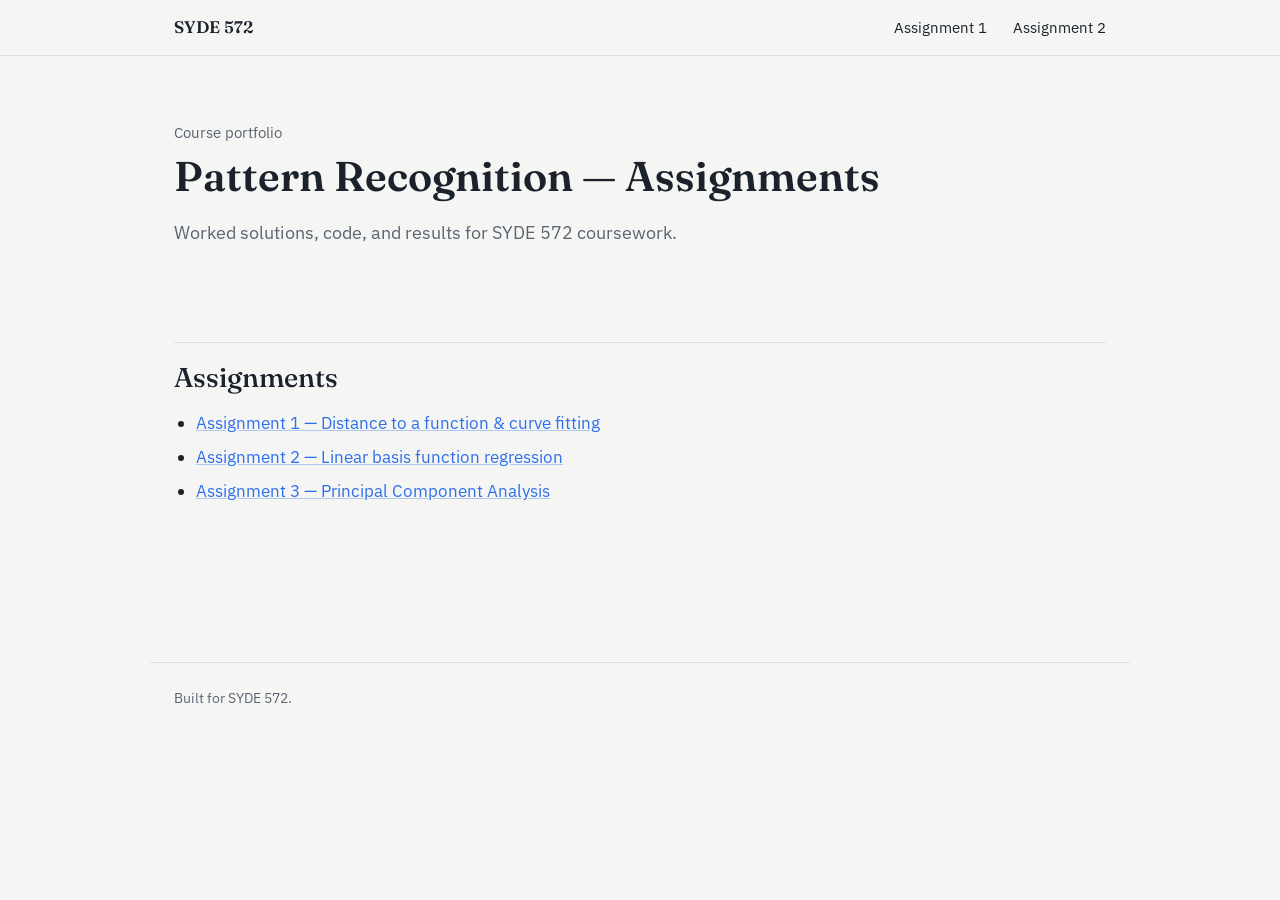
==== commit 176916dc: "assignment 3" ====
--- a/index.html
+++ b/index.html
@@ -28,8 +28,10 @@
     <ul>
       <li><a href="./1/index.html">Assignment 1 — Distance to a function &amp; curve fitting</a></li>
       <li><a href="./2/index.html">Assignment 2 — Linear basis function regression</a></li>
+      <li><a href="./3/index.html">Assignment 3 — Principal Component Analysis</a></li>
     </ul>
   </div>
+  
 
   <footer>Built for SYDE 572.</footer>
 </body>
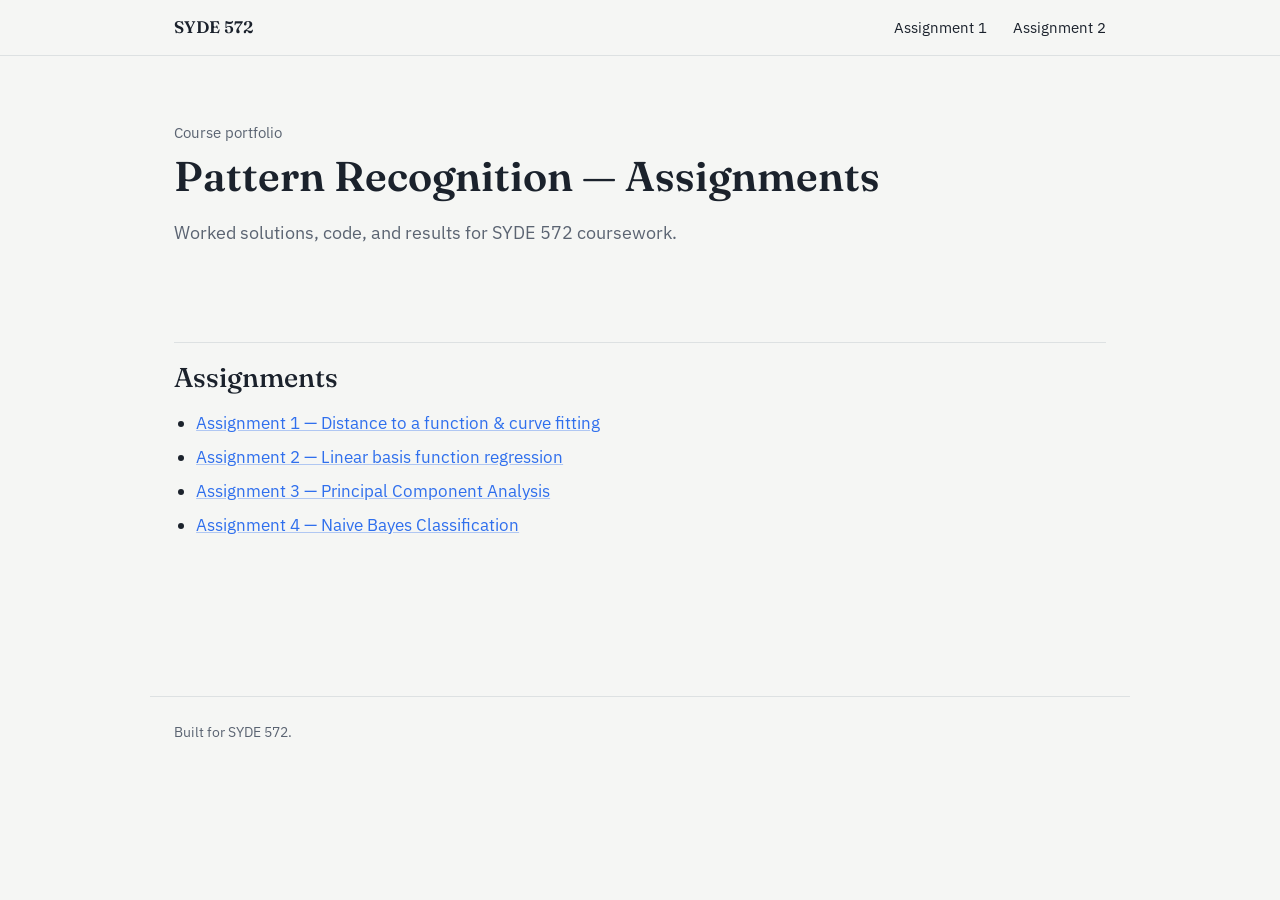
==== commit 4708597c: "Assignment 4 home page update" ====
--- a/index.html
+++ b/index.html
@@ -29,6 +29,7 @@
       <li><a href="./1/index.html">Assignment 1 — Distance to a function &amp; curve fitting</a></li>
       <li><a href="./2/index.html">Assignment 2 — Linear basis function regression</a></li>
       <li><a href="./3/index.html">Assignment 3 — Principal Component Analysis</a></li>
+      <li><a href="./4/index.html">Assignment 4 — Naive Bayes Classification</a></li>
     </ul>
   </div>
   
